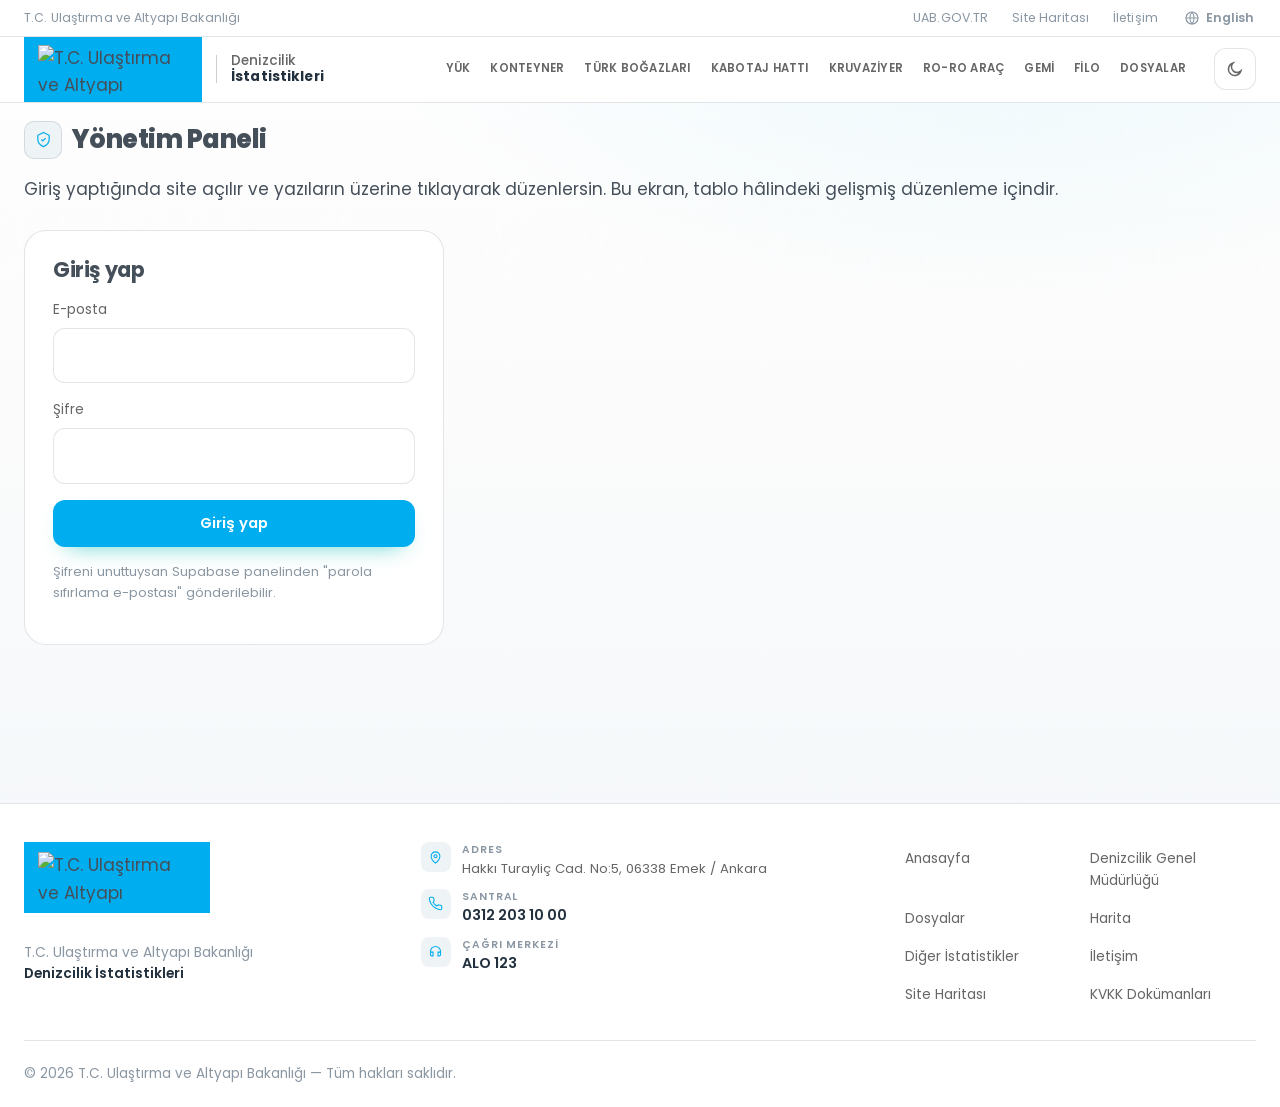
==== admin.html @ 7e733515 "perf(kategori): veri gelmeden pano cizilmesin; fact_* sayfalama paralellestirildi Kategori sayfalari" ====
<!DOCTYPE html>
<html lang="tr">
<head>
<meta charset="UTF-8">
<meta name="viewport" content="width=device-width, initial-scale=1.0">
<meta name="robots" content="noindex, nofollow">
<title>Yönetim Paneli — Denizcilik İstatistikleri</title>
<link rel="preconnect" href="https://fonts.googleapis.com">
<link rel="preconnect" href="https://fonts.gstatic.com" crossorigin>
<link href="https://fonts.googleapis.com/css2?family=Poppins:wght@300;400;500;600;700;800&display=swap" rel="stylesheet">
<link rel="icon" href="favicon.ico" sizes="any">
<link rel="stylesheet" href="assets/css/style.css?v=4">
<link rel="stylesheet" href="assets/css/admin.css?v=4">
<script src="https://cdn.jsdelivr.net/npm/@supabase/supabase-js@2/dist/umd/supabase.js"></script>
</head>
<body>
<div id="site-header"></div>
<main>
  <section class="page-hero"><div class="wrap">
    <div class="page-title">
      <span class="page-icon" style="color:var(--sea-500)">
        <svg viewBox="0 0 24 24" fill="none" stroke="currentColor" stroke-width="1.7"><path d="M12 2l8 4v6c0 5-3.5 8-8 10-4.5-2-8-5-8-10V6l8-4z"/><path d="M9 12l2 2 4-4"/></svg>
      </span>
      <h1>Yönetim Paneli</h1>
    </div>
    <p class="intro">Giriş yaptığında site açılır ve yazıların üzerine tıklayarak düzenlersin. Bu ekran, tablo hâlindeki gelişmiş düzenleme içindir.</p>
  </div></section>

  <section class="section" style="padding-top:0"><div class="wrap">

    <!-- Giriş formu -->
    <div id="loginBox" class="admin-card" style="max-width:420px">
      <h2 style="font-size:1.3rem;margin-bottom:18px">Giriş yap</h2>
      <div class="field"><label>E-posta</label><input type="email" id="loginEmail" autocomplete="username"></div>
      <div class="field"><label>Şifre</label><input type="password" id="loginPass" autocomplete="current-password"></div>
      <button class="btn btn-primary" id="loginBtn" type="button" style="width:100%;justify-content:center">Giriş yap</button>
      <p id="loginMsg" class="admin-msg"></p>
      <p class="admin-hint" style="margin-top:14px">Şifreni unuttuysan Supabase panelinden "parola sıfırlama e-postası" gönderilebilir.</p>
    </div>

    <!-- Panel (girişten sonra görünür) -->
    <div id="adminBox" hidden>
      <a class="admin-back" href="./?edit=1">
        <svg viewBox="0 0 24 24" width="15" height="15" fill="none" stroke="currentColor" stroke-width="2"><path d="M19 12H5M11 18l-6-6 6-6"/></svg>
        Site üzerinde düzenlemeye dön
      </a>
      <div class="admin-topbar">
        <span id="whoAmI"></span>
        <button class="btn btn-ghost" id="logoutBtn" type="button">Çıkış yap</button>
      </div>

      <div class="admin-tabs">
        <button type="button" class="on" data-tab="content">Site Metinleri</button>
        <button type="button" data-tab="metrics">Metrikler</button>
        <button type="button" data-tab="ports">Limanlar</button>
        <button type="button" data-tab="trends">Trendler</button>
        <button type="button" data-tab="detail">Detay Veri</button>
      </div>

      <div class="admin-panel" id="tab-content"></div>
      <div class="admin-panel" id="tab-metrics" hidden></div>
      <div class="admin-panel" id="tab-ports" hidden></div>
      <div class="admin-panel" id="tab-trends" hidden></div>
      <div class="admin-panel" id="tab-detail" hidden></div>
    </div>

  </div></section>
</main>
<div id="site-footer"></div>
<script src="assets/js/i18n.js?v=4"></script>
<script src="assets/js/logos-data.js?v=4"></script>
<script src="assets/js/layout.js?v=4"></script>
<script src="assets/js/admin.js?v=4"></script>
</body>
</html>
---- assets/css/style.css ----
/* ============================================================
   Türkiye Denizcilik Verileri — Tasarım Sistemi
   Deep navy · deniz mavisi · turkuaz accent · büyük tipografi
   ============================================================ */

:root {
  /* ---- Deniz paleti — açık tema (varsayılan) ----
     Köpük zemin · turkuaz imza #00B8AE · derin lacivert metin  */
  --navy-950: #fafafa;   /* sayfa zemini — açık deniz köpüğü */
  --navy-900: #ffffff;   /* header / kart zemini */
  --navy-850: #f1f4f6;   /* kategori şeridi */
  --navy-800: #e6ecf0;
  --navy-700: #d4dee5;
  --sea-600: #0090c9;
  --sea-500: #00adef;    /* imza deniz mavisi */
  --sea-400: #33bef3;
  --sky-300: #7ed4f7;
  --sky-200: #b8e6fb;
  --cyan-400: #00adef;
  --teal-400: #0090c9;
  --foam: #eef7fd;
  --white: #22303d;      /* en güçlü metin */
  --off: #f4f8f9;
  --ink: #333333;

  /* Accent kategorileri */
  --c-yuk: #00adef;
  --c-konteyner: #e0762f;
  --c-gemi: #2f6fc4;
  --c-kruvaziyer: #d1497f;
  --c-roro: #2f9d62;
  --c-kabotaj: #0090c9;
  --c-bogaz: #7059ce;
  --c-filo: #12b5b0;

  /* Metin & yüzey */
  --bg: var(--navy-950);
  --bg-alt: var(--navy-900);
  --surface: #ffffff;
  --surface-2: #eef3f6;
  --border: rgba(27, 35, 62, 0.12);
  --border-strong: rgba(27, 35, 62, 0.22);
  --text: #454f5a;
  --text-soft: #666666;
  --text-dim: #8a97a3;
  --accent: var(--sea-500);
  --land: #dbe7ee;       /* haritada kara */
  --land-stroke: #8ab0c4;
  --page-grad-1: #ffffff;
  --page-grad-2: #fafafa;
  --page-grad-3: #f3f7fa;
  --atmo: rgba(0, 173, 239, 0.10);
  --grid-line: rgba(27, 35, 62, 0.05);

  /* Tipografi — resmi sitedeki gibi Poppins */
  --font-display: "Poppins", "Segoe UI", system-ui, sans-serif;
  --font-body: "Poppins", "Segoe UI", system-ui, sans-serif;

  /* Ölçü & efekt */
  --wrap: 1320px;
  --radius: 16px;
  --radius-lg: 22px;
  --shadow: 0 18px 44px -22px rgba(27, 35, 62, 0.28);
  --shadow-soft: 0 2px 10px -2px rgba(27, 35, 62, 0.08);
  --ease: cubic-bezier(0.22, 1, 0.36, 1);
  --dur: 0.55s;
}

/* ---- Dark tema: derin deniz ---- */
:root[data-theme="dark"] {
  --navy-950: #061725;
  --navy-900: #0b2233;   /* header / kart */
  --navy-850: #0e2b3f;   /* kategori şeridi */
  --navy-800: #133449;
  --navy-700: #1b4258;
  --sea-600: #1ba7e8;
  --sea-500: #38bdf8;
  --sea-400: #6fd0fb;
  --sky-300: #9adcfc;
  --sky-200: #c4e9fd;
  --cyan-400: #38bdf8;
  --teal-400: #6fd0fb;
  --white: #eaf5fa;      /* en güçlü metin */
  --ink: #eaf5fa;

  --c-yuk: #38bdf8;
  --c-konteyner: #f0954a;
  --c-gemi: #6a9ff0;
  --c-kruvaziyer: #f272a8;
  --c-roro: #52c98a;
  --c-kabotaj: #1ba7e8;
  --c-bogaz: #a08cf0;
  --c-filo: #34d3cc;

  --bg: var(--navy-950);
  --bg-alt: var(--navy-900);
  --surface: #0d2537;
  --surface-2: #143348;
  --border: rgba(180, 220, 240, 0.14);
  --border-strong: rgba(180, 220, 240, 0.26);
  --text: #c2d8e5;
  --text-soft: #9ab6c8;
  --text-dim: #7794a7;
  --accent: var(--sea-500);
  --land: #14384f;
  --land-stroke: #3d7590;
  --page-grad-1: #0a2032;
  --page-grad-2: #061725;
  --page-grad-3: #04121d;
  --atmo: rgba(56, 189, 248, 0.12);
  --grid-line: rgba(180, 220, 240, 0.05);
  --shadow: 0 18px 44px -22px rgba(0, 0, 0, 0.7);
  --shadow-soft: 0 2px 10px -2px rgba(0, 0, 0, 0.4);
  color-scheme: dark;
}

/* ---------- Reset ---------- */
*, *::before, *::after { box-sizing: border-box; }
html { scroll-behavior: smooth; -webkit-text-size-adjust: 100%; scroll-padding-top: 168px; }
body {
  transition: background-color .25s ease, color .25s ease;
  margin: 0;
  font-family: var(--font-body);
  background: var(--bg);
  color: var(--text);
  line-height: 1.6;
  font-size: 17px;
  overflow-x: hidden;
  -webkit-font-smoothing: antialiased;
}
h1, h2, h3, h4 { font-family: var(--font-display); font-weight: 700; line-height: 1.08; letter-spacing: -0.02em; margin: 0; }
a { color: inherit; text-decoration: none; }
img, svg { display: block; max-width: 100%; }

/* Satır içi ikon SVG'leri için güvenlik: boyutu verilmemiş ikonlar sayfayı kaplamasın.
   (Grafik/harita SVG'leri .chart-holder / .map / .bigmap içinde muaf tutulur.) */
svg:not([width]):not([height]) { width: 1em; height: 1em; }
.chart-holder svg:not([width]), .kpi-spark svg:not([width]),
svg.map:not([width]), svg.bigmap:not([width]),
.hero-ship svg:not([width]), .brand-logo svg { width: 100%; height: auto; }
button { font: inherit; cursor: pointer; }
ul { margin: 0; padding: 0; list-style: none; }

/* Arka plan atmosferi */
body::before {
  content: "";
  position: fixed; inset: 0; z-index: -2;
  background:
    radial-gradient(1100px 620px at 78% -8%, var(--atmo), transparent 62%),
    linear-gradient(180deg, var(--page-grad-1), var(--page-grad-2) 45%, var(--page-grad-3));
}
/* Arka plan dokusu — buruşuk kağıt/buz (grid yerine) */
body::after {
  content: "";
  position: fixed; inset: 0; z-index: -1; pointer-events: none;
  background-image: url("data:image/svg+xml,%3Csvg%20xmlns%3D%22http%3A%2F%2Fwww.w3.org%2F2000%2Fsvg%22%20width%3D%22900%22%20height%3D%22900%22%3E%3Cfilter%20id%3D%22p%22%20x%3D%220%22%20y%3D%220%22%20width%3D%22100%25%22%20height%3D%22100%25%22%3E%3CfeTurbulence%20type%3D%22fractalNoise%22%20baseFrequency%3D%220.020%200.008%22%20numOctaves%3D%225%22%20seed%3D%227%22%20stitchTiles%3D%22stitch%22%20result%3D%22n%22%2F%3E%3CfeDiffuseLighting%20in%3D%22n%22%20lighting-color%3D%22%23dfeef4%22%20surfaceScale%3D%222.4%22%20diffuseConstant%3D%221.15%22%20result%3D%22d%22%3E%3CfeDistantLight%20azimuth%3D%22235%22%20elevation%3D%2258%22%2F%3E%3C%2FfeDiffuseLighting%3E%3CfeColorMatrix%20in%3D%22d%22%20type%3D%22matrix%22%20values%3D%221%200%200%200%200%20%201%200%200%200%200%20%201%200%200%200%200%20%200%200%200%200.9%200%22%2F%3E%3C%2Ffilter%3E%3Crect%20width%3D%22900%22%20height%3D%22900%22%20filter%3D%22url%28%23p%29%22%2F%3E%3C%2Fsvg%3E");
  background-size: cover; background-position: center;
  opacity: 0.5; mix-blend-mode: soft-light;
  mask-image: linear-gradient(180deg, #000, #000 70%, transparent);
  -webkit-mask-image: linear-gradient(180deg, #000, #000 70%, transparent);
}
:root[data-theme="dark"] body::after { opacity: 0.32; mix-blend-mode: screen; }
@media (max-width: 820px) {
  body::after { background-image: url("data:image/svg+xml,%3Csvg%20xmlns%3D%22http%3A%2F%2Fwww.w3.org%2F2000%2Fsvg%22%20width%3D%22900%22%20height%3D%22900%22%3E%3Cfilter%20id%3D%22p%22%20x%3D%220%22%20y%3D%220%22%20width%3D%22100%25%22%20height%3D%22100%25%22%3E%3CfeTurbulence%20type%3D%22fractalNoise%22%20baseFrequency%3D%220.008%200.020%22%20numOctaves%3D%225%22%20seed%3D%225%22%20stitchTiles%3D%22stitch%22%20result%3D%22n%22%2F%3E%3CfeDiffuseLighting%20in%3D%22n%22%20lighting-color%3D%22%23dfeef4%22%20surfaceScale%3D%222.4%22%20diffuseConstant%3D%221.15%22%20result%3D%22d%22%3E%3CfeDistantLight%20azimuth%3D%22235%22%20elevation%3D%2258%22%2F%3E%3C%2FfeDiffuseLighting%3E%3CfeColorMatrix%20in%3D%22d%22%20type%3D%22matrix%22%20values%3D%221%200%200%200%200%20%201%200%200%200%200%20%201%200%200%200%200%20%200%200%200%200.9%200%22%2F%3E%3C%2Ffilter%3E%3Crect%20width%3D%22900%22%20height%3D%22900%22%20filter%3D%22url%28%23p%29%22%2F%3E%3C%2Fsvg%3E"); }
}

.wrap { width: min(100% - 48px, var(--wrap)); margin-inline: auto; }
.eyebrow {
  font-family: var(--font-body); font-weight: 600; font-size: 0.78rem;
  letter-spacing: 0.18em; text-transform: uppercase; color: var(--accent);
  display: inline-flex; align-items: center; gap: 10px;
}
.eyebrow::before { content: ""; width: 26px; height: 1px; background: var(--accent); opacity: 0.7; }

/* ============================================================
   Header / Navigation
   ============================================================ */
.topbar {
  font-size: 0.78rem; color: var(--text-dim);
  border-bottom: 1px solid var(--border);
  background: var(--bg-alt);
  letter-spacing: 0.01em;
}
.topbar .wrap { display: flex; align-items: center; justify-content: space-between; height: 36px; }
.topbar a { color: var(--text-dim); transition: color 0.2s; }
.topbar a:hover { color: var(--accent); }
.topbar .links { display: flex; gap: 24px; }

.site-header {
  position: sticky; top: 0; z-index: 60;
  background: var(--navy-900);
  border-bottom: 1px solid var(--border);
}
.nav { display: flex; align-items: stretch; justify-content: space-between; min-height: 62px; gap: 18px; }

/* Resmi UAB logosu — beyaz logo, resmi sitedeki gibi turkuaz blok içinde */
.brand { display: flex; align-items: center; gap: 14px; flex: none; }
.brand-mark {
  display: flex; align-items: center; justify-content: center;
  background: var(--sea-500); padding: 8px 14px; flex: none;
  align-self: stretch;
}
.brand-logo { width: 142px; height: auto; flex: none; }
.brand-divider { width: 1px; height: 28px; background: var(--border-strong); flex: none; }
.brand-sub {
  font-family: var(--font-display); font-size: 0.85rem; line-height: 1.2;
  color: var(--text-soft); font-weight: 500; letter-spacing: 0.01em;
}
.brand-sub b { color: var(--white); font-weight: 700; }

/* Kategori menüsü — logo/başlığın yanında tek satır */
.primary-nav { display: flex; align-items: stretch; flex: 1; justify-content: flex-end; min-width: 0; }
.mainmenu { display: flex; align-items: stretch; gap: 0; flex-wrap: nowrap; }
.mainmenu > li { position: relative; flex: none; display: flex; }
.mainmenu > li > a {
  display: flex; align-items: center; padding: 0 13px;
  font-size: 0.78rem; font-weight: 600; letter-spacing: 0.04em; text-transform: uppercase;
  color: var(--text-soft); white-space: nowrap;
  border-bottom: 3px solid transparent; transition: color 0.2s, border-color 0.2s, background 0.2s;
}
.mainmenu > li > a:hover { color: var(--white); background: var(--surface-2); }
.mainmenu > li.active > a { color: var(--white); border-bottom-color: var(--accent); }

@media (max-width: 1440px) {
  .mainmenu > li > a { padding: 0 10px; font-size: 0.72rem; letter-spacing: 0.02em; }
  .brand-logo { width: 150px; }
}

.nav-actions { display: flex; align-items: center; gap: 10px; }
.btn {
  display: inline-flex; align-items: center; gap: 9px;
  padding: 11px 20px; border-radius: 12px; font-weight: 600; font-size: 0.92rem;
  border: 1px solid transparent; transition: transform 0.2s var(--ease), box-shadow 0.3s, background 0.25s;
}
.btn svg { width: 17px; height: 17px; }
.btn-primary { background: var(--sea-500); color: #fff; box-shadow: 0 10px 24px -14px rgba(0,184,174,0.85); }
.btn-primary:hover { transform: translateY(-2px); background: var(--sea-400); }
.btn-ghost { background: var(--surface); border-color: var(--border-strong); color: var(--text); }
.btn-ghost:hover { background: var(--surface-2); transform: translateY(-2px); }
.icon-btn { width: 42px; height: 42px; border-radius: 12px; display: grid; place-items: center; background: var(--surface); border: 1px solid var(--border); color: var(--text-soft); transition: 0.2s; }
.icon-btn:hover { color: var(--white); background: var(--surface-2); }
.menu-toggle { display: none; }

/* ============================================================
   Dashboard (anasayfa)
   ============================================================ */
.dash { padding: 30px 0 50px; }
.dash-head { display: flex; align-items: flex-end; justify-content: space-between; gap: 24px; margin-bottom: 22px; }
.dash-head h1 { font-size: clamp(1.6rem, 2.6vw, 2.2rem); font-weight: 800; margin-top: 8px; }
.dash-lead { margin-top: 8px; font-size: 0.95rem; color: var(--text-soft); max-width: 62ch; }
.dash-meta { text-align: right; flex: none; }
.dash-year {
  font-family: var(--font-display); font-weight: 800; font-size: 2.6rem; line-height: 1;
  color: var(--sea-500); letter-spacing: -0.02em;
}
.dash-year-cap { font-size: 0.8rem; font-weight: 600; color: var(--text-dim); margin-top: 2px; }

.kpi-grid { display: grid; grid-template-columns: repeat(4, 1fr); gap: 14px; }
.kpi-card {
  display: flex; flex-direction: column; position: relative; overflow: hidden;
  padding: 16px 18px; border-radius: var(--radius);
  background: var(--surface); border: 1px solid var(--border);
  box-shadow: var(--shadow-soft);
  transition: transform 0.35s var(--ease), box-shadow 0.35s, border-color 0.3s;
}
.kpi-card::before {
  content: ""; position: absolute; left: 0; top: 0; width: 100%; height: 3px;
  background: var(--kc, var(--accent));
}
.kpi-card:hover { transform: translateY(-4px); box-shadow: var(--shadow); border-color: color-mix(in srgb, var(--kc) 45%, var(--border)); }
.kpi-top { display: flex; align-items: center; gap: 9px; }
.kpi-ic {
  width: 32px; height: 32px; border-radius: 9px; flex: none; display: grid; place-items: center;
  color: var(--kc, var(--accent));
  background: color-mix(in srgb, var(--kc) 12%, transparent);
}
.kpi-ic svg { width: 17px; height: 17px; }
.kpi-label { font-size: 0.85rem; font-weight: 700; color: var(--text-soft); line-height: 1.2; }
.kpi-delta {
  margin-left: auto; display: inline-flex; align-items: center; gap: 4px;
  padding: 3px 7px; border-radius: 999px; font-size: 0.74rem; font-weight: 800; flex: none;
}
.kpi-delta svg { width: 11px; height: 11px; }
.kpi-delta.up { color: #0e7a5f; background: rgba(47,157,98,0.13); }
.kpi-delta.down { color: #b83f5e; background: rgba(209,73,127,0.12); }
.kpi-year { margin-left: auto; font-size: 0.74rem; font-weight: 700; color: var(--text-dim); background: var(--surface-2); padding: 3px 7px; border-radius: 999px; flex: none; }
.kpi-num {
  margin-top: 10px; font-family: var(--font-display); font-weight: 800;
  font-size: clamp(1.8rem, 2.4vw, 2.4rem); letter-spacing: -0.03em; color: var(--white);
  display: flex; align-items: baseline; gap: 0.3em; flex-wrap: wrap; line-height: 1.1;
}
.kpi-unit { font-size: 0.85rem; font-weight: 700; color: var(--text-soft); letter-spacing: 0; }
.kpi-compare { margin-top: 3px; font-size: 0.76rem; color: var(--text-dim); }
.kpi-spark { margin: 8px 0 2px; min-height: 18px; }
.kpi-sub { font-size: 0.84rem; font-weight: 600; color: var(--text-soft); line-height: 1.35; flex: 1; }
.kpi-go {
  margin-top: 16px; display: inline-flex; align-items: center; gap: 6px;
  font-size: 0.84rem; font-weight: 600; color: var(--kc, var(--accent));
}
.kpi-go svg { width: 14px; height: 14px; transition: transform 0.25s; }
.kpi-card:hover .kpi-go svg { transform: translateX(4px); }

.dash-foot {
  margin-top: 30px; display: flex; align-items: flex-start; gap: 10px;
  font-size: 0.88rem; color: var(--text-dim); max-width: 90ch;
}
.dash-foot svg { flex: none; margin-top: 2px; }

@media (max-width: 1180px) { .kpi-grid { grid-template-columns: repeat(2, 1fr); } }
@media (max-width: 620px) { .kpi-grid { grid-template-columns: 1fr; } .dash-head { flex-direction: column; align-items: flex-start; } .dash-meta { text-align: left; } }

/* ============================================================
   Hero
   ============================================================ */
.hero { position: relative; padding: 76px 0 30px; }
.hero .wrap { display: grid; grid-template-columns: 1.02fr 1.18fr; gap: 48px; align-items: center; }
.hero h1 { font-size: clamp(2.5rem, 4.2vw, 4.05rem); }
.hero h1 .grad { color: var(--white); position: relative; white-space: nowrap; }
.hero h1 .grad::after {
  content: ""; position: absolute; left: 0; right: 0; bottom: 0.06em; height: 0.10em;
  background: var(--accent); opacity: 0.85; border-radius: 2px;
}
.hero .lead { margin-top: 22px; font-size: 1.2rem; color: var(--text-soft); max-width: 40ch; }
.hero .questions { margin-top: 26px; display: flex; flex-direction: column; gap: 12px; }
.hero .questions li { display: flex; align-items: center; gap: 13px; color: var(--text-soft); font-size: 1.02rem; }
.hero .questions li svg { width: 20px; height: 20px; color: var(--accent); flex: none; }
.hero .cta { margin-top: 34px; display: flex; gap: 14px; flex-wrap: wrap; }
.hero .source-note { margin-top: 26px; font-size: 0.82rem; color: var(--text-dim); display:flex; align-items:center; gap:8px; }
.hero .source-note svg { width: 15px; height: 15px; }

/* Hero görsel: perspektifli 3D konteyner gemisi */
.hero-ship {
  position: relative; width: 100%; max-width: 680px; margin-inline: auto;
}
.hero-ship img { width: 100%; height: auto; }
.hero-ship .deck {
  animation: shipBob 7.5s ease-in-out infinite;
  filter: drop-shadow(0 40px 42px rgba(0, 0, 0, 0.55));
  transform-origin: 50% 60%;
}
@keyframes shipBob {
  0%, 100% { transform: translateY(0) rotate(0deg); }
  50%      { transform: translateY(-13px) rotate(-0.7deg); }
}
.hero-ship svg { width: 100%; height: auto; overflow: visible; }
/* Deniz zemini + yayılan dalga halkaları */
.hero-ship .sea {
  position: absolute; inset: 6% -6% -4% -6%; z-index: -1; border-radius: 50%;
  background:
    radial-gradient(60% 46% at 50% 52%, rgba(0,184,174,0.20), transparent 70%),
    radial-gradient(38% 30% at 46% 56%, rgba(48,213,200,0.16), transparent 72%);
  filter: blur(14px);
}
.hero-ship .ripple {
  position: absolute; left: 50%; top: 55%; width: 46%; aspect-ratio: 2.6 / 1;
  transform: translate(-50%, -50%) rotate(-31deg);
  border: 1px solid rgba(0, 184, 174, 0.30); border-radius: 50%;
  animation: rippleOut 5s ease-out infinite; z-index: -1;
}
.hero-ship .ripple.r2 { animation-delay: 1.7s; }
.hero-ship .ripple.r3 { animation-delay: 3.4s; }
@keyframes rippleOut {
  0%   { transform: translate(-50%, -50%) rotate(-31deg) scale(0.55); opacity: 0.75; }
  100% { transform: translate(-50%, -50%) rotate(-31deg) scale(1.7); opacity: 0; }
}
/* Hero rozet: gemi sahnesinin üzerinde veri etiketi */
.hero-ship .tagline {
  position: absolute; right: 2%; bottom: 2%;
  display: flex; align-items: center; gap: 10px;
  padding: 10px 15px; border-radius: 12px;
  background: var(--bg-alt); border: 1px solid var(--border-strong); box-shadow: var(--shadow-soft);
  backdrop-filter: blur(8px); font-size: 0.82rem; color: var(--text-soft);
}
.hero-ship .tagline b { color: var(--white); font-family: var(--font-display); }
.hero-ship .tagline .dot { width: 8px; height: 8px; border-radius: 50%; background: var(--teal-400); box-shadow: 0 0 0 4px rgba(45,212,191,0.16); }

/* ============================================================
   Bölüm başlıkları
   ============================================================ */
.section { padding: 96px 0; position: relative; }
.section-head { max-width: 760px; margin-bottom: 46px; }
.section-head h2 { font-size: clamp(2rem, 3.4vw, 3rem); margin-top: 16px; }
.section-head p { margin-top: 16px; font-size: 1.12rem; color: var(--text-soft); }

/* "Bu veri ne anlatıyor?" açıklama satırı */
.insight {
  display: flex; gap: 12px; align-items: flex-start;
  padding: 14px 18px; border-radius: 14px; margin-top: 18px;
  background: linear-gradient(100deg, rgba(0,184,174,0.09), rgba(48,213,200,0.05));
  border: 1px solid var(--border); border-left: 3px solid var(--accent);
  font-size: 0.96rem; color: var(--text-soft);
}
.insight svg { width: 20px; height: 20px; color: var(--accent); flex: none; margin-top: 2px; }
.insight b { color: var(--white); font-weight: 600; }

/* ============================================================
   Özet (canlı değişim) kartları
   ============================================================ */
.summary-grid { display: grid; grid-template-columns: repeat(4, 1fr); gap: 18px; }
.stat-card {
  position: relative; padding: 26px 24px 24px; border-radius: var(--radius-lg);
  background: var(--surface); border: 1px solid var(--border); overflow: hidden;
  transition: transform 0.4s var(--ease), border-color 0.3s, background 0.3s;
}
.stat-card:hover { transform: translateY(-6px); border-color: var(--sea-400); box-shadow: var(--shadow); }
.stat-card::after {
  content: ""; position: absolute; left: 0; top: 0; height: 3px; width: 100%;
  background: linear-gradient(90deg, var(--accent), transparent);
  opacity: 0.8;
}
.stat-card .lbl { display: flex; align-items: center; gap: 10px; color: var(--text-soft); font-size: 0.94rem; font-weight: 500; }
.stat-card .lbl .ic { width: 34px; height: 34px; border-radius: 10px; display: grid; place-items: center; background: var(--surface-2); }
.stat-card .lbl .ic svg { width: 18px; height: 18px; }
.stat-card .num { font-family: var(--font-display); font-weight: 800; font-size: 2.7rem; margin: 18px 0 4px; letter-spacing: -0.03em; }
.stat-card .unit { font-size: 1rem; color: var(--text-soft); font-weight: 500; margin-left: 0.34em; letter-spacing: 0; white-space: nowrap; }
.stat-card .sub { margin-top: 10px; font-size: 0.9rem; color: var(--text-dim); }
.stat-card .delta { position: absolute; top: 24px; right: 22px; display: inline-flex; align-items: center; gap: 5px; padding: 5px 10px; border-radius: 999px; font-size: 0.82rem; font-weight: 700; }
.delta.up { color: #0e7a5f; background: rgba(47,157,98,0.14); }
.delta.down { color: #b83f5e; background: rgba(209,73,127,0.13); }
.delta svg { width: 13px; height: 13px; }

/* Büyük headline istatistik satırı (hero altı) */
.bigstats { display: grid; grid-template-columns: repeat(5, 1fr); gap: 0; border: 1px solid var(--border); border-radius: var(--radius-lg); overflow: hidden; background: var(--surface); }
.bigstats .cell { padding: 30px 26px; border-right: 1px solid var(--border); position: relative; }
.bigstats .cell:last-child { border-right: none; }
.bigstats .num { font-family: var(--font-display); font-weight: 800; font-size: 2.5rem; letter-spacing: -0.03em; color: var(--white); }
.bigstats .num .u { font-size: 1.05rem; color: var(--accent); margin-left: 0.4em; font-weight: 600; }
.bigstats .cap { margin-top: 8px; font-size: 0.9rem; color: var(--text-soft); }

/* ============================================================
   Gemi yolculuğu (scroll storytelling)
   ============================================================ */
.voyage { position: relative; }
.voyage .layout { display: grid; grid-template-columns: 0.92fr 1.28fr; gap: 54px; align-items: start; }
.voyage .story { display: flex; flex-direction: column; gap: 0; }
.voyage-step {
  min-height: 78vh; display: flex; flex-direction: column; justify-content: center;
  padding: 40px 0; opacity: 0.35; transition: opacity 0.5s var(--ease);
}
.voyage-step.active { opacity: 1; }
.voyage-step .region { font-family: var(--font-display); font-size: 0.85rem; letter-spacing: 0.2em; text-transform: uppercase; color: var(--accent); }
.voyage-step h3 { font-size: clamp(2rem, 3vw, 2.9rem); margin: 12px 0 18px; }
.voyage-step .desc { color: var(--text-soft); font-size: 1.08rem; max-width: 44ch; }
.voyage-step .metrics { margin-top: 26px; display: flex; gap: 30px; flex-wrap: wrap; }
.voyage-step .metric .v { font-family: var(--font-display); font-weight: 800; font-size: 2.1rem; color: var(--white); }
.voyage-step .metric .v .u { font-size: 0.95rem; color: var(--accent); }
.voyage-step .metric .k { font-size: 0.86rem; color: var(--text-dim); margin-top: 3px; }

/* Sabitlenen harita + gemi */
.voyage .stage {
  position: sticky; top: 176px;
  aspect-ratio: 1000 / 470; height: auto;
  border-radius: var(--radius-lg); overflow: hidden; padding: 10px;
  background: linear-gradient(165deg, var(--bg-alt), var(--surface-2));
  border: 1px solid var(--border);
}
.voyage .stage svg.map { width: 100%; height: 100%; }
.map .land, .bigmap .land { fill: var(--land); stroke: var(--land-stroke); stroke-width: 1.2; stroke-linejoin: round; filter: drop-shadow(0 4px 10px rgba(27,35,62,0.10)); }
.map .grat, .bigmap .grat { stroke: rgba(27,35,62,0.06); stroke-width: 1; }
.map .port-dot, .bigmap .port-dot { fill: var(--sea-600); stroke: #fff; stroke-width: 1; transition: r 0.3s, fill 0.3s; cursor: pointer; }
.map .port-dot.hot { fill: var(--accent); }
.map .port-label, .bigmap .port-label { fill: var(--white); font-family: var(--font-body); font-size: 13px; font-weight: 600; pointer-events: none; paint-order: stroke; stroke: var(--bg); stroke-width: 3px; }
.map .route, .bigmap .route { fill: none; stroke: rgba(0,145,138,0.55); stroke-width: 2.2; stroke-dasharray: 5 7; }
.ship { transition: transform 1.2s var(--ease); }
.ship-rot { transition: transform 1.2s var(--ease); }
.ship .wake {
  fill: none; stroke: #00918a; stroke-width: 2.4; stroke-linecap: round;
  opacity: 0.7; stroke-dasharray: 5 7;
  animation: wakeFlow 1.6s linear infinite;
}
@keyframes wakeFlow { to { stroke-dashoffset: -24; } }
.ship-glyph { filter: drop-shadow(0 6px 12px rgba(0,0,0,0.55)); }

/* ============================================================
   İnteraktif Türkiye haritası bölümü (tam genişlik)
   ============================================================ */
.mapviz { }
.mapviz .frame {
  position: relative; border-radius: var(--radius-lg); border: 1px solid var(--border);
  background: linear-gradient(165deg, var(--bg-alt), var(--surface-2));
  padding: 20px; overflow: hidden;
}
.mapviz .controls { position: absolute; top: 22px; left: 22px; z-index: 4; display: flex; gap: 8px; background: var(--bg-alt); padding: 6px; box-shadow: var(--shadow-soft); border-radius: 12px; border: 1px solid var(--border); backdrop-filter: blur(8px); }
.mapviz .controls button { padding: 8px 14px; border-radius: 8px; border: none; background: transparent; color: var(--text-soft); font-weight: 600; font-size: 0.86rem; transition: 0.2s; }
.mapviz .controls button.on { background: var(--accent); color: #ffffff; }
.mapviz svg.bigmap { width: 100%; height: auto; }
.bubble { stroke: var(--accent); stroke-width: 1.4; transition: fill 0.3s; cursor: pointer; }
.bubble:hover { fill: rgba(34,211,238,0.55); }
.map-tooltip {
  position: absolute; pointer-events: none; z-index: 10; opacity: 0; transform: translate(-50%, -114%);
  background: var(--bg-alt); border: 1px solid var(--border-strong); border-radius: 14px;
  padding: 14px 16px; min-width: 190px; box-shadow: var(--shadow); transition: opacity 0.18s;
}
.map-tooltip.show { opacity: 1; }
.map-tooltip h4 { font-size: 1.05rem; margin-bottom: 8px; display: flex; align-items: center; gap: 8px; }
.map-tooltip .row { display: flex; justify-content: space-between; gap: 20px; font-size: 0.88rem; padding: 3px 0; }
.map-tooltip .row span { color: var(--text-dim); }
.map-tooltip .row b { color: var(--white); font-family: var(--font-display); }

/* ============================================================
   Timeline (yıllara göre değişim)
   ============================================================ */
.timeline-wrap { }
.timeline-track { display: flex; align-items: center; gap: 0; margin: 40px 0 30px; position: relative; }
.timeline-track::before { content: ""; position: absolute; left: 0; right: 0; top: 50%; height: 2px; background: var(--border); }
.tl-year {
  position: relative; z-index: 2; flex: 1; text-align: center;
}
.tl-year button {
  font-family: var(--font-display); font-weight: 700; font-size: 1.1rem; color: var(--text-dim);
  background: var(--bg-alt); border: 2px solid var(--border); border-radius: 999px; padding: 12px 4px; width: 92px; transition: 0.3s var(--ease);
}
.tl-year.on button { color: #ffffff; background: var(--accent); border-color: var(--accent); transform: scale(1.08); box-shadow: 0 0 0 6px rgba(0,184,174,0.18); }
.timeline-panels { display: grid; grid-template-columns: 1.1fr 1fr; gap: 40px; align-items: center; margin-top: 20px; }
.tl-metrics { display: grid; grid-template-columns: 1fr 1fr; gap: 16px; }
.tl-metric { padding: 22px; border-radius: var(--radius); background: var(--surface); border: 1px solid var(--border); }
.tl-metric .k { font-size: 0.86rem; color: var(--text-soft); display: flex; align-items: center; gap: 8px; }
.tl-metric .k i { width: 10px; height: 10px; border-radius: 3px; display: inline-block; }
.tl-metric .v { font-family: var(--font-display); font-weight: 800; font-size: 2rem; margin-top: 8px; letter-spacing: -0.02em; }
.tl-metric .v .u { font-size: 0.9rem; color: var(--text-soft); }

/* ============================================================
   Grafik kartları
   ============================================================ */
.chart-grid { display: grid; grid-template-columns: repeat(2, 1fr); gap: 22px; }
.chart-card { padding: 26px; border-radius: var(--radius-lg); background: var(--surface); border: 1px solid var(--border); }
.chart-card.wide { grid-column: 1 / -1; }
.chart-card h3 { font-size: 1.25rem; font-weight: 700; display: flex; align-items: center; justify-content: space-between; gap: 12px; }
.chart-card .csub { color: var(--text-dim); font-size: 0.95rem; margin-top: 6px; }
.chart-holder { margin-top: 20px; width: 100%; }
.chart-holder svg { width: 100%; height: auto; overflow: visible; }
.axis-label { fill: var(--text-soft); font-size: 14px; font-weight: 500; font-family: var(--font-body); }
.grid-line { stroke: var(--border); stroke-width: 1; }
.bar-rect { transition: opacity 0.2s; }
.chart-tip { position: absolute; pointer-events: none; background: var(--bg-alt); border: 1px solid var(--border-strong); border-radius: 10px; box-shadow: var(--shadow); color: var(--text); padding: 8px 12px; font-size: 0.92rem; opacity: 0; transition: opacity 0.15s; z-index: 20; white-space: nowrap; }
.chart-tip b { font-family: var(--font-display); }
.legend { display: flex; gap: 18px; flex-wrap: wrap; margin-top: 16px; }
.legend span { display: inline-flex; align-items: center; gap: 7px; font-size: 0.95rem; color: var(--text-soft); }
.legend i { width: 12px; height: 12px; border-radius: 4px; }

/* ============================================================
   Terim (tooltip / sadeleştirme)
   ============================================================ */
.term {
  border-bottom: 1px dashed var(--accent); cursor: help; position: relative; color: inherit; font-weight: 600;
}
.term::after {
  content: attr(data-tip);
  position: absolute; bottom: 150%; left: 50%; transform: translateX(-50%) translateY(6px);
  width: max-content; max-width: 260px; padding: 10px 13px; border-radius: 11px;
  background: var(--bg-alt); border: 1px solid var(--border-strong); color: var(--text-soft);
  font-size: 0.82rem; font-weight: 400; line-height: 1.5; text-align: left;
  opacity: 0; visibility: hidden; transition: 0.2s var(--ease); box-shadow: var(--shadow); z-index: 40; pointer-events: none;
}
.term:hover::after { opacity: 1; visibility: visible; transform: translateX(-50%) translateY(0); }

/* ============================================================
   Kategori kartları (özellikler)
   ============================================================ */
.cat-grid { display: grid; grid-template-columns: repeat(4, 1fr); gap: 18px; }
.cat-card {
  padding: 26px; border-radius: var(--radius-lg); background: var(--surface); border: 1px solid var(--border);
  transition: transform 0.4s var(--ease), border-color 0.3s; position: relative; overflow: hidden;
}
.cat-card:hover { transform: translateY(-6px); border-color: var(--border-strong); }
.cat-card .ic { width: 48px; height: 48px; border-radius: 14px; display: grid; place-items: center; background: var(--surface-2); margin-bottom: 18px; }
.cat-card .ic svg { width: 24px; height: 24px; }
.cat-card h3 { font-size: 1.2rem; }
.cat-card p { color: var(--text-dim); font-size: 0.92rem; margin-top: 8px; }
.cat-card .val { margin-top: 16px; font-family: var(--font-display); font-weight: 700; font-size: 1.5rem; }
.cat-card .go { margin-top: 16px; display: inline-flex; align-items: center; gap: 7px; color: var(--accent); font-weight: 600; font-size: 0.9rem; }
.cat-card .go svg { width: 15px; height: 15px; transition: transform 0.25s; }
.cat-card:hover .go svg { transform: translateX(4px); }

/* ============================================================
   Sayfa başlığı (iç sayfalar)
   ============================================================ */
.page-hero { padding: 18px 0 10px; position: relative; }
.page-hero .breadcrumb { display: flex; gap: 6px; align-items: center; font-size: 0.8rem; font-weight: 600; color: var(--text-dim); margin-bottom: 6px; }
.page-hero .breadcrumb svg { width: 12px; height: 12px; flex: none; opacity: 0.7; }
.page-hero .breadcrumb a:hover { color: var(--sky-200); }
.page-title { display: flex; align-items: center; gap: 10px; }
.page-icon {
  width: 38px; height: 38px; flex: none; border-radius: 10px;
  display: grid; place-items: center;
  background: var(--surface-2); border: 1px solid var(--border);
}
.page-icon svg { width: 20px; height: 20px; }
.page-hero h1 { font-size: clamp(1.4rem, 2vw, 1.85rem); font-weight: 800; letter-spacing: -0.02em; }

/* Arşiv / dosya tablosu */
.data-table { width: 100%; border-collapse: collapse; overflow: hidden; border-radius: var(--radius); }
.data-table th, .data-table td { text-align: left; padding: 12px 14px; border-bottom: 1px solid var(--border); font-size: 0.88rem; }
.data-table th { color: var(--text-dim); font-weight: 700; font-size: 0.75rem; letter-spacing: 0.05em; text-transform: uppercase; background: var(--surface); }
.data-table tr:hover td { background: var(--surface); }
.data-table .yr { font-family: var(--font-display); font-weight: 700; color: var(--accent); }
.filepill { display: inline-flex; align-items: center; gap: 8px; color: var(--text-soft); }
.filepill svg { width: 16px; height: 16px; color: var(--sea-400); }

/* ============================================================
   Kategori sayfası: sol filtre + sağ dashboard + alt arşiv
   ============================================================ */
.cat-wrap { padding: 8px 0 45px; }
.cat-layout { display: grid; grid-template-columns: 230px 1fr; gap: 18px; align-items: start; }

/* Filtre paneli */
.cat-filters {
  position: sticky; top: 76px;
  padding: 14px; border-radius: var(--radius);
  background: var(--surface); border: 1px solid var(--border); box-shadow: var(--shadow-soft);
}
/* Çoklu-yıl açılır listeli (quad) sayfalar — istek üzerine sabit değil,
   sayfayla birlikte kayar. Tekli-yıl seçmeli diğer kategori sayfaları etkilenmez. */
body.cat-quad .cat-filters { position: static; top: auto; }
.filter-head { display: flex; align-items: center; gap: 8px; font-family: var(--font-display); font-weight: 800; font-size: 0.9rem; padding-bottom: 8px; margin-bottom: 10px; border-bottom: 1px solid var(--border); color: var(--white); }
.filter-head svg { width: 16px; height: 16px; color: var(--accent); }
.filter-group { margin-bottom: 12px; }
.filter-group > label { display: block; font-size: 0.7rem; font-weight: 800; letter-spacing: 0.06em; text-transform: uppercase; color: var(--text-dim); margin-bottom: 5px; }
.filter-years, .filter-regions { display: flex; flex-wrap: wrap; gap: 5px; }
.filter-years button, .filter-regions button {
  padding: 5px 8px; border-radius: 7px; font-size: 0.78rem; font-weight: 700;
  background: var(--surface-2); border: 1px solid var(--border); color: var(--text-soft); transition: 0.18s;
}
.filter-years button:hover, .filter-regions button:hover { color: var(--white); border-color: var(--border-strong); }
.filter-years button.on, .filter-regions button.on { background: var(--sea-500); border-color: var(--sea-500); color: #fff; }
.filter-note { font-size: 0.72rem; color: var(--text-dim); line-height: 1.35; padding: 6px 8px; background: var(--surface-2); border-radius: 7px; margin-bottom: 10px; }
.filter-src { width: 100%; justify-content: center; font-size: 0.78rem; padding: 7px 10px; }

/* Sağ dashboard */
.cat-dash { min-width: 0; }
.dash-stat { position: relative; overflow: hidden; padding: 14px 16px 12px; border-radius: var(--radius); background: var(--surface); border: 1px solid var(--border); box-shadow: var(--shadow-soft); margin-bottom: 16px; }
.dash-stat::before { content: ""; position: absolute; left: 0; top: 0; width: 4px; height: 100%; background: var(--kc, var(--accent)); }
.ds-top { display: flex; align-items: center; gap: 8px; }
.ds-ic { width: 28px; height: 28px; border-radius: 8px; display: grid; place-items: center; color: var(--kc); background: color-mix(in srgb, var(--kc) 12%, transparent); }
.ds-ic svg { width: 15px; height: 15px; }
.ds-label { font-weight: 700; font-size: 0.88rem; color: var(--text-soft); }
.ds-num { margin-top: 6px; font-family: var(--font-display); font-weight: 800; font-size: clamp(1.6rem, 2.2vw, 2.2rem); letter-spacing: -0.02em; color: var(--white); line-height: 1.1; }
.ds-unit { font-size: 0.82rem; font-weight: 700; color: var(--text-soft); }
.ds-sub { margin-top: 4px; font-size: 0.76rem; font-weight: 600; color: var(--text-dim); }

.dash-cards { display: grid; grid-template-columns: 1fr 1fr; gap: 14px; margin-top: 0; align-items: stretch; }
.dash-card { padding: 14px 16px; border-radius: var(--radius); background: var(--surface); border: 1px solid var(--border); box-shadow: var(--shadow-soft); display: flex; flex-direction: column; }
.dash-card.wide { grid-column: 1 / -1; }
.dash-card h3 { font-size: 0.98rem; font-weight: 800; }
.dash-card .csub { color: var(--text-dim); font-size: 0.78rem; font-weight: 600; margin-top: 2px; }
.dash-card .chart-holder { margin-top: 8px; flex: 1; display: flex; align-items: center; justify-content: center; min-height: 210px; max-height: 230px; }
.dash-card .chart-holder svg { max-height: 210px; width: 100%; }
.cat-dash .insight { margin-top: 16px; }

/* Alt arşiv */
.cat-archive { margin-top: 54px; }

@media (max-width: 980px) {
  .cat-layout { grid-template-columns: 1fr; }
  .cat-filters { position: static; }
  .dash-cards { grid-template-columns: 1fr; }
}

/* ============================================================
   Arşiv
   ============================================================ */
.archive-bar { display: flex; gap: 20px; align-items: flex-start; justify-content: space-between; flex-wrap: wrap; margin-bottom: 14px; }
.archive-tabs { display: flex; flex-wrap: wrap; gap: 8px; }
.archive-tabs button {
  display: inline-flex; align-items: center; gap: 8px;
  padding: 10px 15px; border-radius: 10px; font-size: 0.88rem; font-weight: 600;
  background: var(--surface); border: 1px solid var(--border); color: var(--text-soft); transition: 0.2s;
}
.archive-tabs button span {
  font-size: 0.74rem; padding: 2px 7px; border-radius: 999px;
  background: var(--surface-2); color: var(--text-dim); font-weight: 700;
}
.archive-tabs button:hover { color: var(--white); border-color: var(--border-strong); }
.archive-tabs button.on { background: var(--sea-600); border-color: var(--sea-500); color: #fff; }
.archive-tabs button.on span { background: rgba(255,255,255,0.2); color: #fff; }

.archive-search { position: relative; display: flex; align-items: center; }
.archive-search svg { position: absolute; left: 13px; color: var(--text-dim); }
.archive-search input {
  padding: 11px 15px 11px 38px; width: 270px; border-radius: 10px;
  background: var(--navy-900); border: 1px solid var(--border); color: var(--text); font: inherit; font-size: 0.9rem;
}
.archive-search input:focus { outline: none; border-color: var(--accent); }

.archive-total { font-size: 0.9rem; color: var(--text-dim); margin-bottom: 22px; }
.archive-total b { color: var(--white); font-family: var(--font-display); }

.arch-year { border: 1px solid var(--border); border-radius: 14px; margin-bottom: 10px; background: var(--surface); overflow: hidden; }
.arch-year summary {
  display: flex; align-items: center; gap: 14px; padding: 15px 20px; cursor: pointer;
  list-style: none; user-select: none; transition: background 0.2s;
}
.arch-year summary::-webkit-details-marker { display: none; }
.arch-year summary:hover { background: var(--surface-2); }
.arch-year .yr { font-family: var(--font-display); font-weight: 700; font-size: 1.15rem; color: var(--white); }
.arch-year .cnt { font-size: 0.84rem; color: var(--text-dim); }
.arch-year .chev { margin-left: auto; color: var(--text-dim); transition: transform 0.25s; }
.arch-year[open] .chev { transform: rotate(180deg); }
.arch-files { border-top: 1px solid var(--border); }
.arch-files li { border-bottom: 1px solid var(--border); }
.arch-files li:last-child { border-bottom: none; }
.arch-files a {
  display: flex; align-items: center; gap: 12px; padding: 12px 22px;
  font-size: 0.92rem; color: var(--text-soft); transition: background 0.15s, color 0.15s;
}
.arch-files a:hover { background: var(--surface-2); color: var(--white); }
.arch-files a svg { color: var(--sea-400); flex: none; }
.arch-files a span { flex: 1; }
.arch-files a em {
  font-style: normal; font-size: 0.7rem; font-weight: 700; letter-spacing: 0.06em;
  padding: 3px 8px; border-radius: 6px; background: rgba(0,184,174,0.12); color: var(--teal-400);
}
.arch-empty { padding: 40px; text-align: center; color: var(--text-dim); border: 1px dashed var(--border); border-radius: 14px; }

/* İletişim */
.contact-grid { display: grid; grid-template-columns: 1fr 1fr; gap: 30px; }
.contact-card { padding: 30px; border-radius: var(--radius-lg); background: var(--surface); border: 1px solid var(--border); }
.contact-item { display: flex; gap: 16px; padding: 16px 0; border-bottom: 1px solid var(--border); }
.contact-item:last-child { border-bottom: none; }
.contact-item .ic { width: 44px; height: 44px; border-radius: 12px; display: grid; place-items: center; background: var(--surface-2); flex: none; }
.contact-item .ic svg { width: 20px; height: 20px; color: var(--accent); }
.contact-item .k { font-size: 0.82rem; color: var(--text-dim); }
.contact-item .v { font-weight: 600; margin-top: 2px; }
.field { margin-bottom: 16px; }
.field label { display: block; font-size: 0.86rem; color: var(--text-soft); margin-bottom: 7px; }
.field input, .field textarea { width: 100%; padding: 13px 15px; border-radius: 12px; background: var(--navy-900); border: 1px solid var(--border); color: var(--text); font: inherit; transition: border-color 0.2s; }
.field input:focus, .field textarea:focus { outline: none; border-color: var(--accent); }

/* ============================================================
   Footer
   ============================================================ */
.site-footer { border-top: 1px solid var(--border); background: var(--bg-alt); margin-top: 40px; }






.footer-logo { width: 200px; height: auto; }
.footer-mark { display: inline-flex; padding: 14px 18px; margin-bottom: 16px; }
.footer-contact { margin-top: 14px; display: flex; flex-direction: column; gap: 5px; font-size: 0.85rem; color: var(--text-dim); }
.footer-contact a { color: var(--text-soft); }



.footer-bottom { display: flex; justify-content: space-between; align-items: center; padding: 22px 0; border-top: 1px solid var(--border); font-size: 0.85rem; color: var(--text-dim); flex-wrap: wrap; gap: 12px; }
.footer-bottom a { color: var(--text-soft); }

/* ============================================================
   Reveal animasyonları
   ============================================================ */
.reveal { opacity: 0; transform: translateY(28px); transition: opacity 0.8s var(--ease), transform 0.8s var(--ease); }
.reveal.in { opacity: 1; transform: none; }
.reveal.d1 { transition-delay: 0.08s; } .reveal.d2 { transition-delay: 0.16s; }
.reveal.d3 { transition-delay: 0.24s; } .reveal.d4 { transition-delay: 0.32s; }

/* ============================================================
   Responsive (desktop öncelikli — tablet/altı graceful)
   ============================================================ */
@media (max-width: 1080px) {
  .summary-grid, .cat-grid { grid-template-columns: repeat(2, 1fr); }
  .bigstats { grid-template-columns: repeat(3, 1fr); }
  .bigstats .cell:nth-child(3) { border-right: none; }
  .hero .wrap, .voyage .layout, .timeline-panels, .chart-grid, .contact-grid { grid-template-columns: 1fr; }
  .hero-visual { display: none; }
  .voyage .stage { position: relative; height: 60vh; top: 0; margin-bottom: 30px; }
  .voyage-step { min-height: auto; opacity: 1; }
  .menu-toggle { display: grid; }
}
@media (max-width: 640px) {
  .summary-grid, .cat-grid, .bigstats { grid-template-columns: 1fr; }
  .bigstats .cell { border-right: none; }
}

/* Erişilebilirlik: hareketi azalt */
@media (prefers-reduced-motion: reduce) {
  * { animation: none !important; transition-duration: 0.01ms !important; }
  html { scroll-behavior: auto; }
}

/* ============================================================
   Header eklentileri · tema/dil butonu · mobil çekmece
   ============================================================ */
.topbar-org { color: var(--text-dim); white-space: nowrap; overflow: hidden; text-overflow: ellipsis; }
.topbar .links { align-items: center; }
.lang-btn {
  display: inline-flex; align-items: center; gap: 6px;
  background: none; border: none; color: var(--text-dim);
  font-size: inherit; font-weight: 600; padding: 4px 2px; transition: color .2s;
}
.lang-btn:hover { color: var(--accent); }
.theme-btn { color: var(--text-soft); }
.theme-btn:hover { color: var(--accent); border-color: var(--accent); }
.nav-actions { display: flex; align-items: center; gap: 8px; flex: none; }
.nav-scrim {
  position: fixed; inset: 0; z-index: 55;
  background: rgba(4, 18, 30, .5); backdrop-filter: blur(2px);
}

/* ============================================================
   Responsive
   ============================================================ */
@media (max-width: 1240px) {
  .mainmenu > li > a { padding: 0 12px; font-size: 0.76rem; }
  .brand-logo { width: 150px; }
}

@media (max-width: 1100px) {
  .menu-toggle { display: grid; }
  .brand-sub { display: none; }
  .brand-divider { display: none; }
  /* Menü sağdan açılan çekmece olur */
  .primary-nav {
    position: fixed; top: 0; right: 0; bottom: 0; z-index: 56;
    width: min(320px, 86vw); transform: translateX(102%);
    background: var(--bg-alt); border-left: 1px solid var(--border);
    box-shadow: -18px 0 44px -24px rgba(0,0,0,.5);
    transition: transform .28s var(--ease);
    display: block; overflow-y: auto; padding: 84px 0 28px;
  }
  .primary-nav.open { transform: translateX(0); }
  .mainmenu { display: flex; flex-direction: column; align-items: stretch; }
  .mainmenu > li { display: block; }
  .mainmenu > li > a {
    height: auto; padding: 15px 24px; font-size: 0.92rem; letter-spacing: 0.04em;
    border-bottom: 1px solid var(--border); border-left: 3px solid transparent;
  }
  .mainmenu > li.active > a { border-bottom-color: var(--border); border-left-color: var(--accent); background: var(--surface-2); }
}

@media (max-width: 900px) {
  body { font-size: 16px; }
  .wrap { width: min(100% - 32px, var(--wrap)); }
  html { scroll-padding-top: 110px; }
  .section { padding: 56px 0; }
  .nav { min-height: 70px; }
  .brand-mark { padding: 10px 14px; }
  .brand-logo { width: 140px; }
  .topbar .wrap { height: auto; padding: 7px 0; gap: 12px; }
  .topbar-org { display: none; }
  .topbar .links { gap: 16px; width: 100%; justify-content: space-between; }

  /* Dashboard */
  .dash { padding: 34px 0 0; }
  .dash-head { flex-direction: column; align-items: flex-start; gap: 18px; }
  .dash-meta { text-align: left; }
  .dash-year { font-size: 2.6rem; }
  .kpi-grid { grid-template-columns: repeat(2, 1fr); gap: 12px; }
  .kpi-num { font-size: 1.9rem; }

  /* Kategori sayfası: filtre üstte, dashboard altta */
  .cat-layout { grid-template-columns: 1fr; gap: 20px; }
  .cat-filters { position: static; }
  .dash-row, .chart-grid, .contact-grid, .summary-grid { grid-template-columns: 1fr; }

  /* Tablolar yatay kayar */
  .table-scroll { overflow-x: auto; -webkit-overflow-scrolling: touch; }
  .data-table { min-width: 560px; }

  .archive-bar { flex-direction: column; align-items: stretch; }
  .archive-search input { width: 100%; }
  
  .footer-bottom { flex-direction: column; align-items: flex-start; }
}

@media (max-width: 560px) {
  .kpi-grid { grid-template-columns: 1fr; }
  .dash-year { font-size: 2.2rem; }
  h1 { font-size: 1.9rem !important; }
  .page-hero h1 { font-size: 1.8rem; }
  .page-title { gap: 12px; }
  .page-icon { width: 46px; height: 46px; }
  .page-icon svg { width: 22px; height: 22px; }
  
  .filter-years, .filter-regions { gap: 6px; }
  .arch-files a { padding: 12px 14px; font-size: 0.86rem; }
  .arch-year summary { padding: 13px 14px; }
}

/* Dokunma hedefleri */
@media (pointer: coarse) {
  .mainmenu > li > a, .arch-files a, .filter-years button, .filter-regions button,
  .archive-tabs button, .icon-btn { min-height: 44px; }
}

/* Kategori sayfası → Dosyalar bağlantısı */
.files-cta {
  display: flex; align-items: center; gap: 16px; margin-top: 28px;
  padding: 18px 22px; border-radius: var(--radius);
  background: var(--surface); border: 1px solid var(--border);
  transition: border-color .2s, transform .2s var(--ease), box-shadow .3s;
}
.files-cta:hover { border-color: var(--accent); transform: translateY(-2px); box-shadow: var(--shadow); }
.files-cta .fc-ic {
  width: 46px; height: 46px; flex: none; border-radius: 12px; display: grid; place-items: center;
  background: var(--surface-2); color: var(--accent);
}
.files-cta .fc-tx { flex: 1; display: flex; flex-direction: column; }
.files-cta .fc-tx b { color: var(--white); font-size: 1rem; }
.files-cta .fc-tx span { color: var(--text-dim); font-size: 0.86rem; }
.files-cta svg { width: 18px; height: 18px; color: var(--accent); flex: none; }

/* Mobil çekmece açıkken kapatma butonu üstte kalsın */
@media (max-width: 1100px) {
  .site-header { z-index: 70; }
  .nav-actions { position: relative; z-index: 60; }
  .primary-nav { z-index: 56; }
  .nav-scrim { z-index: 55; }
}

/* ============================================================
   Footer — kayan logo şeridi + düzenli bilgi bloğu
   ============================================================ */
.logo-strip {
  border-bottom: 1px solid var(--border);
  background: var(--surface);
  overflow: hidden; padding: 18px 0;
  -webkit-mask-image: linear-gradient(90deg, transparent, #000 8%, #000 92%, transparent);
  mask-image: linear-gradient(90deg, transparent, #000 8%, #000 92%, transparent);
}
.logo-track { display: flex; align-items: center; gap: 54px; width: max-content; animation: logoScroll 46s linear infinite; }
.logo-strip:hover .logo-track { animation-play-state: paused; }
@keyframes logoScroll { from { transform: translateX(0); } to { transform: translateX(-50%); } }
.logo-item { flex: none; display: grid; place-items: center; padding: 0 4px; }
.logo-item img {
  height: 44px; width: auto; opacity: 1;
  filter: grayscale(1) brightness(.45) contrast(1.25);
  transition: opacity .25s, filter .25s;
}
.logo-item:hover img { filter: none; }
:root[data-theme="dark"] .logo-item img { filter: grayscale(1) brightness(3.2) contrast(.9); opacity: .85; }
:root[data-theme="dark"] .logo-item:hover img { filter: brightness(2.6); opacity: 1; }

.footer-main {
  display: grid; grid-template-columns: 1fr 1.25fr 1fr; gap: 46px;
  padding: 38px 0 28px; align-items: start;
}
.footer-brand { display: flex; flex-direction: column; gap: 14px; }
.footer-mark { display: inline-flex; padding: 10px 14px; align-self: flex-start; }
.footer-logo { width: 158px; height: auto; }
.footer-org { font-size: 0.86rem; color: var(--text-dim); line-height: 1.5; margin: 0; }
.footer-org b { color: var(--white); font-weight: 600; }

.footer-info { display: grid; gap: 11px; align-content: start; }
.fi-item { display: flex; gap: 11px; align-items: flex-start; }
.fi-ic {
  width: 30px; height: 30px; flex: none; border-radius: 8px; display: grid; place-items: center;
  background: var(--surface-2); color: var(--accent);
}
.fi-ic svg { width: 15px; height: 15px; }
.fi-tx { font-size: 0.82rem; color: var(--text-soft); line-height: 1.45; }
.fi-tx b { display: block; font-size: 0.66rem; letter-spacing: .09em; text-transform: uppercase; color: var(--text-dim); font-weight: 600; margin-bottom: 1px; }
.fi-tx a { color: var(--white); font-weight: 600; font-size: 0.9rem; }
.fi-tx a:hover { color: var(--accent); }

.footer-links { display: grid; grid-template-columns: 1fr 1fr; gap: 4px 18px; align-content: start; }
.footer-links a { padding: 6px 0; font-size: 0.86rem; color: var(--text-soft); transition: color .2s, padding-left .2s; }
.footer-links a:hover { color: var(--accent); padding-left: 4px; }

@media (max-width: 900px) {
  .footer-main { grid-template-columns: 1fr; gap: 30px; padding: 34px 0 26px; }
  .logo-track { gap: 36px; animation-duration: 32s; }
  .logo-item img { height: 32px; }
}

/* Filtre paneli — yıl dropdown + çoktan seçmeli ay */
.filter-select {
  width: 100%; padding: 10px 12px; border-radius: 10px; font: inherit; font-size: .92rem;
  background: var(--bg-alt); border: 1px solid var(--border); color: var(--text); cursor: pointer;
}
.filter-select:focus { outline: none; border-color: var(--accent); }
.filter-group label { display: flex; align-items: center; justify-content: space-between; gap: 8px; }
.filter-actions { display: inline-flex; gap: 6px; }
.filter-actions button {
  background: none; border: none; color: var(--accent); font-size: .74rem; font-weight: 600;
  padding: 2px 4px; text-transform: none; letter-spacing: 0;
}
.filter-actions button:hover { text-decoration: underline; }
.filter-months { display: grid; grid-template-columns: repeat(4, 1fr); gap: 6px; margin-top: 4px; }
.filter-months button {
  padding: 8px 4px; border-radius: 8px; font-size: .78rem; font-weight: 600;
  background: var(--surface); border: 1px solid var(--border); color: var(--text-dim); transition: .18s;
}
.filter-months button:hover { border-color: var(--accent); color: var(--text); }
.filter-months button.on { background: var(--accent); border-color: var(--accent); color: #fff; }

/* Çoklu seçim açılır listesi (yıl/ay) — gemi/kabotaj sayfaları.
   Bilerek akış-içi (position:absolute DEĞİL): panel açılınca filtre kutusu
   uzar, altındaki filtre gruplarını KAPLAMAZ (önceki sürümde "Ay" bölümünün
   üzerine biniyordu). */
.filter-dd { position: relative; width: 100%; }
.filter-dd-btn {
  width: 100%; display: flex; align-items: center; justify-content: space-between; gap: 8px;
  padding: 10px 14px; border-radius: 10px; font: inherit; font-size: .92rem; font-weight: 700;
  background: var(--surface); border: 1px solid var(--border); color: var(--text); cursor: pointer; text-align: left;
  transition: border-color .15s, background .15s;
}
.filter-dd-btn:hover { border-color: var(--accent); }
.filter-dd-btn span:first-child { overflow: hidden; text-overflow: ellipsis; white-space: nowrap; }
.dd-chev { font-size: .7rem; color: var(--text-dim); flex: none; }
.filter-dd-panel {
  position: absolute; top: calc(100% + 6px); left: 0; width: 100%; z-index: 100;
  background: var(--surface); border: 1px solid var(--border-strong); border-radius: 12px;
  box-shadow: 0 12px 32px rgba(0,0,0,0.55); padding: 10px; max-height: 280px; display: flex; flex-direction: column; gap: 8px;
}
.filter-dd-panel[hidden] { display: none !important; }
.filter-dd-actions { display: flex; justify-content: space-between; padding-bottom: 6px; border-bottom: 1px solid var(--border); }
.filter-dd-actions button {
  background: none; border: none; color: var(--accent); font-size: .78rem; font-weight: 700; padding: 2px 6px; cursor: pointer;
}
.filter-dd-actions button:hover { text-decoration: underline; color: var(--white); }
.filter-dd-list { overflow-y: auto; display: flex; flex-direction: column; gap: 3px; }
.filter-dd-item {
  display: flex; align-items: center; gap: 10px; padding: 7px 10px; border-radius: 8px;
  font-size: .88rem; font-weight: 600; color: var(--text); cursor: pointer; transition: background .15s, color .15s;
  user-select: none;
}
.filter-dd-item:hover { background: var(--surface-2); color: var(--white); }
.filter-dd-item input[type="checkbox"] {
  width: 17px; height: 17px; accent-color: var(--accent); cursor: pointer; border-radius: 4px;
  flex: none;
}
.filter-dd-item span { flex: 1; }

/* Gemi/kabotaj sayfaları: tekli büyük kart yerine 4'lü KPI panosu — TEK bütün
   çerçeve, hücreler ince dikey çizgiyle ayrılır (bigstats ile aynı dil, yan
   yana; alt alta değil). */
/* Archive controls (Ay + Arama) */
.archive-controls { display: flex; align-items: center; gap: 10px; flex-wrap: wrap; }
.archive-select {
  padding: 10px 14px; border-radius: 10px; font: inherit; font-size: 0.88rem; font-weight: 700;
  background: var(--navy-900); border: 1px solid var(--border); color: var(--text); cursor: pointer;
}
.archive-select:focus { outline: none; border-color: var(--accent); }

/* Dashboard 4'lü / Çoklu KPI panosu */
.dash-quad {
  display: grid; grid-template-columns: repeat(var(--card-count, 4), 1fr); gap: 0;
  border: 1px solid var(--border); border-radius: var(--radius); overflow: hidden;
  background: var(--surface); box-shadow: var(--shadow-soft);
  margin-bottom: 16px;
}
.dq-card { position: relative; padding: 14px 16px 12px; border-right: 1px solid var(--border);
  display: flex; flex-direction: column; }
.dq-card:last-child { border-right: none; }
.dq-card::before { content: ""; position: absolute; left: 0; top: 0; width: 100%; height: 3px; background: var(--kc, var(--accent)); }
.dq-top, .ds-top { display: flex; align-items: center; justify-content: space-between; gap: 8px; margin-bottom: 6px; }
.dq-ic, .ds-ic { width: 28px; height: 28px; border-radius: 8px; display: grid; place-items: center; color: var(--kc); background: color-mix(in srgb, var(--kc) 12%, transparent); }
.dq-ic svg, .ds-ic svg { width: 15px; height: 15px; }
.dq-year, .ds-year {
  font-size: 0.74rem; font-weight: 800; color: var(--text-dim); background: var(--surface-2);
  border: 1px solid var(--border); padding: 2px 7px; border-radius: 6px; letter-spacing: 0.02em;
}
.dq-num, .ds-num {
  font-family: var(--font-display); font-weight: 800; font-size: clamp(1.5rem, 2.1vw, 2.05rem);
  letter-spacing: -0.02em; color: var(--white); line-height: 1.1; margin-bottom: 4px;
}
.dq-label, .ds-label {
  font-weight: 700; font-size: 0.86rem; color: var(--text-soft); line-height: 1.3; flex: 1;
}
.dq-unit, .ds-unit { font-size: 0.82rem; font-weight: 700; color: var(--text-soft); }
.dq-port { display: block; margin-top: 3px; font-weight: 800; font-size: 0.95rem; color: var(--white); line-height: 1.25; }
.dq-sub, .ds-sub { font-size: 0.76rem; font-weight: 600; color: var(--text-dim); margin-top: 4px; }
@media (max-width: 860px) {
  .dash-quad { grid-template-columns: 1fr 1fr; }
  .dq-card:nth-child(2) { border-right: none; }
  .dq-card:nth-child(1), .dq-card:nth-child(2) { border-bottom: 1px solid var(--border); }
}
@media (max-width: 560px) {
  .dash-quad { grid-template-columns: 1fr; }
  .dq-card { border-right: none !important; border-bottom: 1px solid var(--border); }
  .dq-card:last-child { border-bottom: none; }
}

/* Kategori sayfası yükleniyor perdesi — veri gelmeden boş pano gösterilmez */
.page-loading { min-height: 62vh; display: grid; place-items: center; }
.page-loading .wrap { display: flex; flex-direction: column; align-items: center; gap: 14px; }
.page-loading p { margin: 0; color: var(--text); opacity: 0.75; font-size: 15px; }
.pl-spin {
  width: 34px; height: 34px; border-radius: 50%;
  border: 3px solid var(--border); border-top-color: var(--accent);
  animation: pl-spin 0.8s linear infinite;
}
@keyframes pl-spin { to { transform: rotate(360deg); } }
@media (prefers-reduced-motion: reduce) { .pl-spin { animation-duration: 2.4s; } }
---- assets/css/admin.css ----
/* ============================================================
   admin.css — Yönetim paneli stilleri
   ============================================================ */
.admin-card {
  background: var(--surface); border: 1px solid var(--border); border-radius: var(--radius-lg);
  padding: 28px; margin-bottom: 22px; position: relative;
}
.admin-card h2 { font-size: 1.15rem; margin-bottom: 18px; }
.admin-hint { font-size: 0.82rem; color: var(--text-dim); font-weight: 400; }

.admin-msg { margin-top: 10px; font-size: 0.88rem; color: var(--text-soft); }
.admin-msg.err, .err { color: #b83f5e; }

/* Sitedeki .field input ile aynı görünüm — dropdown'lar da form alanlarıyla eşleşsin */
.field select {
  width: 100%; padding: 13px 15px; border-radius: 12px;
  background: var(--navy-900); border: 1px solid var(--border); color: var(--text);
  font: inherit; font-size: 0.95rem; cursor: pointer; transition: border-color 0.2s;
}
.field select:focus { outline: none; border-color: var(--accent); }

.admin-back {
  display: inline-flex; align-items: center; gap: 7px; margin-bottom: 16px;
  font-size: 0.86rem; font-weight: 600; color: var(--accent); transition: gap .2s;
}
.admin-back:hover { gap: 11px; }

.admin-topbar { display: flex; align-items: center; justify-content: space-between; margin-bottom: 20px; }
.admin-topbar span { color: var(--text-soft); font-size: 0.92rem; }
.admin-linklike { background: none; border: none; color: var(--accent); font-size: 0.8rem; margin-left: 8px; text-decoration: underline; }

.admin-tabs { display: flex; gap: 6px; margin-bottom: 20px; flex-wrap: wrap; }
.admin-tabs button {
  padding: 10px 18px; border-radius: 10px; font-weight: 600; font-size: 0.88rem;
  background: var(--surface); border: 1px solid var(--border); color: var(--text-dim); transition: .18s;
}
.admin-tabs button:hover { color: var(--text); }
.admin-tabs button.on { background: var(--accent); border-color: var(--accent); color: #fff; }

.admin-filters { display: flex; gap: 14px; align-items: flex-end; flex-wrap: wrap; margin-bottom: 18px; }
.admin-filters .field { margin-bottom: 0; min-width: 140px; }

.admin-tablewrap { overflow-x: auto; border: 1px solid var(--border); border-radius: 12px; }
.admin-table { width: 100%; border-collapse: collapse; font-size: 0.86rem; }
.admin-table th {
  text-align: left; padding: 10px 12px; background: var(--surface-2); color: var(--text-dim);
  font-size: 0.74rem; text-transform: uppercase; letter-spacing: .04em; white-space: nowrap;
  border-bottom: 1px solid var(--border);
}
.admin-table td { padding: 6px 8px; border-bottom: 1px solid var(--border); }
.admin-table tr:last-child td { border-bottom: none; }
.admin-table tr:hover td { background: var(--surface-2); }
.admin-table input {
  width: 100%; min-width: 70px; padding: 8px 10px; border-radius: 10px;
  background: var(--navy-900); border: 1px solid var(--border); color: var(--text); font: inherit; font-size: 0.85rem;
  transition: border-color 0.2s;
}
.admin-table input:focus { outline: none; border-color: var(--accent); }
.admin-rowactions { display: flex; gap: 4px; white-space: nowrap; }
.admin-rowactions button {
  width: 30px; height: 30px; border-radius: 9px; display: grid; place-items: center;
  background: var(--surface-2); border: 1px solid var(--border); color: var(--text-soft); transition: .15s;
}
.ic-save:hover { color: #2f9d62; border-color: #2f9d62; }
.ic-del:hover { color: #b83f5e; border-color: #b83f5e; }

.admin-addrow { margin-top: 12px; }

.admin-toast {
  padding: 9px 14px; border-radius: 9px; font-size: 0.84rem; margin-bottom: 14px;
  background: rgba(47,157,98,0.12); color: #2f9d62; border: 1px solid rgba(47,157,98,0.3);
}
.admin-toast.err { background: rgba(184,63,94,0.1); color: #b83f5e; border-color: rgba(184,63,94,0.3); }

@media (max-width: 700px) {
  .admin-filters { flex-direction: column; align-items: stretch; }
  .admin-card { padding: 18px; }
}

/* Detay veri sayfalayıcı */
.admin-pager { display: flex; gap: 10px; margin-top: 12px; }
#detailInfo { margin: -6px 0 12px; }
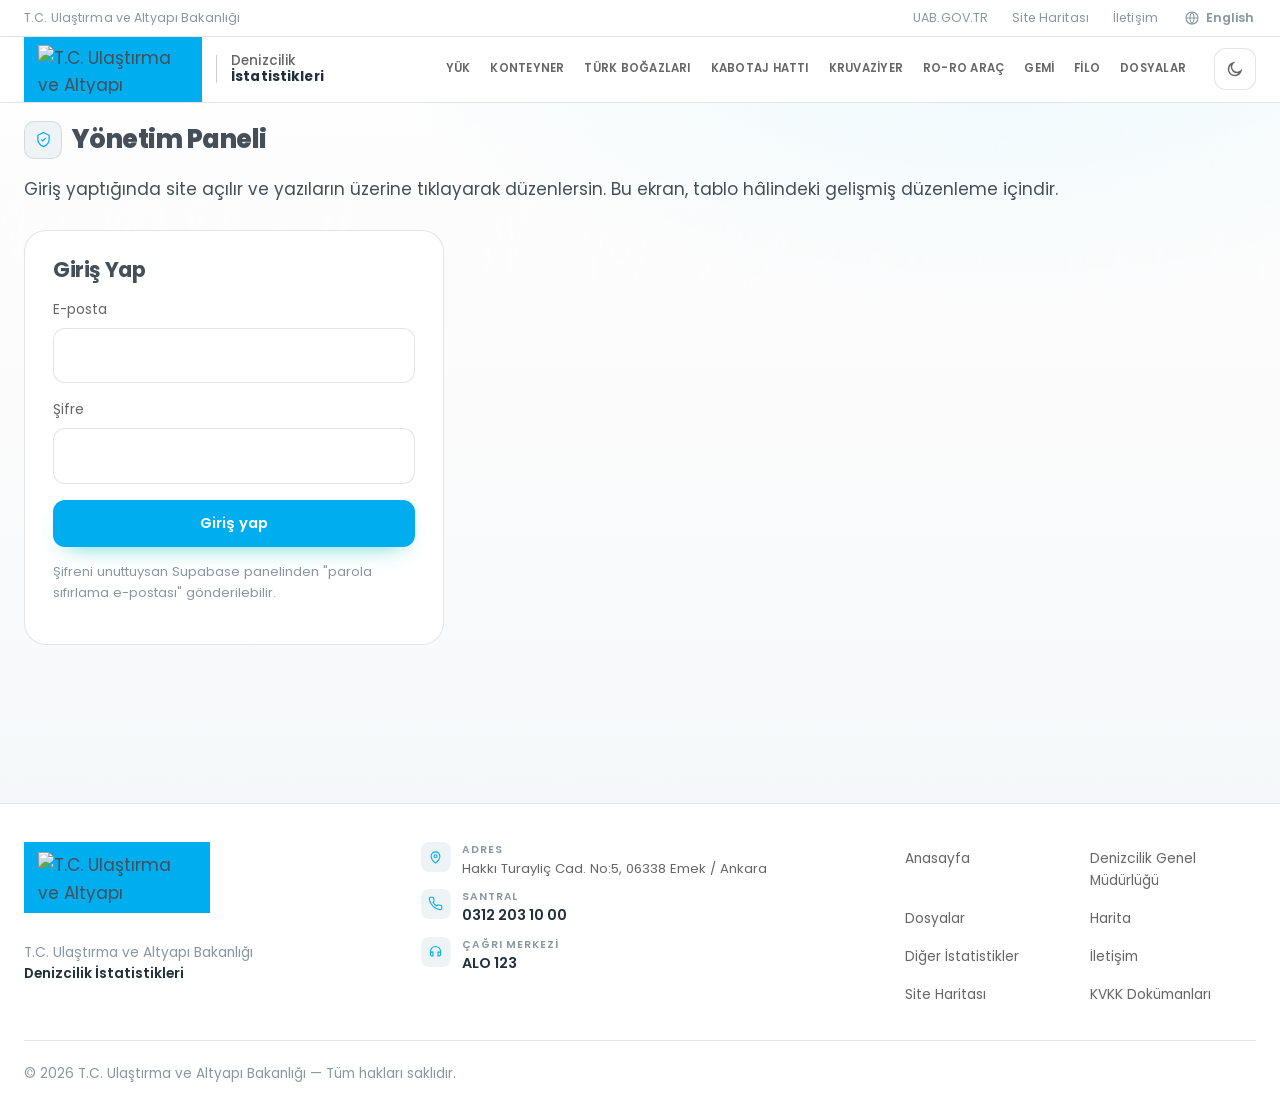
==== commit efba8c4c: "full month names everywhere: no abbreviations, fix axis & calendar sizing" ====
--- a/admin.html
+++ b/admin.html
@@ -9,8 +9,8 @@
 <link rel="preconnect" href="https://fonts.gstatic.com" crossorigin>
 <link href="https://fonts.googleapis.com/css2?family=Poppins:wght@300;400;500;600;700;800&display=swap" rel="stylesheet">
 <link rel="icon" href="favicon.ico" sizes="any">
-<link rel="stylesheet" href="assets/css/style.css?v=4">
-<link rel="stylesheet" href="assets/css/admin.css?v=4">
+<link rel="stylesheet" href="assets/css/style.css?v=11">
+<link rel="stylesheet" href="assets/css/admin.css?v=11">
 <script src="https://cdn.jsdelivr.net/npm/@supabase/supabase-js@2/dist/umd/supabase.js"></script>
 </head>
 <body>
@@ -67,9 +67,9 @@
   </div></section>
 </main>
 <div id="site-footer"></div>
-<script src="assets/js/i18n.js?v=4"></script>
-<script src="assets/js/logos-data.js?v=4"></script>
-<script src="assets/js/layout.js?v=4"></script>
-<script src="assets/js/admin.js?v=4"></script>
+<script src="assets/js/i18n.js?v=11"></script>
+<script src="assets/js/logos-data.js?v=11"></script>
+<script src="assets/js/layout.js?v=11"></script>
+<script src="assets/js/admin.js?v=11"></script>
 </body>
 </html>
--- a/assets/css/style.css
+++ b/assets/css/style.css
@@ -27,7 +27,7 @@
   --c-yuk: #00adef;
   --c-konteyner: #e0762f;
   --c-gemi: #2f6fc4;
-  --c-kruvaziyer: #d1497f;
+  --c-kruvaziyer: #C2710A;
   --c-roro: #2f9d62;
   --c-kabotaj: #0090c9;
   --c-bogaz: #7059ce;
@@ -86,7 +86,7 @@
   --c-yuk: #38bdf8;
   --c-konteyner: #f0954a;
   --c-gemi: #6a9ff0;
-  --c-kruvaziyer: #f272a8;
+  --c-kruvaziyer: #FBBF24;
   --c-roro: #52c98a;
   --c-kabotaj: #1ba7e8;
   --c-bogaz: #a08cf0;
@@ -129,6 +129,27 @@
   -webkit-font-smoothing: antialiased;
 }
 h1, h2, h3, h4 { font-family: var(--font-display); font-weight: 700; line-height: 1.08; letter-spacing: -0.02em; margin: 0; }
+
+/* ---- Title Case: tüm içerik metin öğeleri ---- */
+h1, h2, h3, h4, h5,
+.breadcrumb a, .breadcrumb span,
+.kpi-label, .kpi-sub, .kpi-go,
+.dq-sub, .dq-label, .dq-year, .dq-port,
+.filter-group > label,
+.arch-cat-title, .arch-year-label,
+.page-title h1, .page-hero h1,
+.dash-card h3, .dash-cards h3,
+.cat-archive h2, .cat-archive-title,
+.site-footer a, .footer-col-title,
+.filter-dd-item span,
+.btn-all, .btn-clear,
+.csub, .chart-tip b {
+  text-transform: capitalize;
+}
+/* SVG eksen / grafik metin etiketleri */
+.chart-holder .axis-label {
+  text-transform: capitalize;
+}
 a { color: inherit; text-decoration: none; }
 img, svg { display: block; max-width: 100%; }
 
@@ -645,6 +666,8 @@
 .dash-card .csub { color: var(--text-dim); font-size: 0.78rem; font-weight: 600; margin-top: 2px; }
 .dash-card .chart-holder { margin-top: 8px; flex: 1; display: flex; align-items: center; justify-content: center; min-height: 210px; max-height: 230px; }
 .dash-card .chart-holder svg { max-height: 210px; width: 100%; }
+.dash-card.tall .chart-holder { min-height: 400px; max-height: 480px; }
+.dash-card.tall .chart-holder svg { max-height: 480px; width: 100%; }
 .cat-dash .insight { margin-top: 16px; }
 
 /* Alt arşiv */
@@ -969,6 +992,27 @@
   background: var(--bg-alt); border: 1px solid var(--border); color: var(--text); cursor: pointer;
 }
 .filter-select:focus { outline: none; border-color: var(--accent); }
+/* Ay takvimi (otel rezervasyonu tarzı aralık seçici — kruvaziyer) */
+.range-cal { max-height: none; gap: 10px; }
+.rc-head { display: flex; align-items: center; justify-content: space-between; }
+.rc-year { font-weight: 800; font-size: 0.92rem; color: var(--white); }
+.rc-nav {
+  width: 26px; height: 26px; border-radius: 7px; line-height: 1; font-size: 1rem; font-weight: 700;
+  background: var(--surface-2); border: 1px solid var(--border); color: var(--text); cursor: pointer;
+}
+.rc-nav:hover:not([disabled]) { border-color: var(--accent); color: var(--white); }
+.rc-nav[disabled] { opacity: 0.35; cursor: default; }
+.rc-grid { display: grid; grid-template-columns: repeat(3, 1fr); gap: 4px; }
+.rc-cell {
+  padding: 6px 2px; border-radius: 7px; font-size: 0.68rem; font-weight: 700;
+  background: var(--surface-2); border: 1px solid transparent; color: var(--text-soft);
+  cursor: pointer; transition: 0.15s; overflow: hidden; text-overflow: ellipsis; white-space: nowrap;
+}
+.rc-cell:hover:not([disabled]) { border-color: var(--accent); color: var(--white); }
+.rc-cell[disabled] { opacity: 0.28; cursor: default; }
+.rc-cell.in { background: color-mix(in srgb, var(--accent) 22%, transparent); color: var(--white); }
+.rc-cell.on { background: var(--accent); color: #fff; }
+.rc-hint { margin: 0; font-size: 0.72rem; color: var(--text-dim); text-align: center; }
 .filter-group label { display: flex; align-items: center; justify-content: space-between; gap: 8px; }
 .filter-actions { display: inline-flex; gap: 6px; }
 .filter-actions button {
@@ -1048,8 +1092,8 @@
 .dq-ic, .ds-ic { width: 28px; height: 28px; border-radius: 8px; display: grid; place-items: center; color: var(--kc); background: color-mix(in srgb, var(--kc) 12%, transparent); }
 .dq-ic svg, .ds-ic svg { width: 15px; height: 15px; }
 .dq-year, .ds-year {
-  font-size: 0.74rem; font-weight: 800; color: var(--text-dim); background: var(--surface-2);
-  border: 1px solid var(--border); padding: 2px 7px; border-radius: 6px; letter-spacing: 0.02em;
+  font-size: 0.74rem; font-weight: 800; color: var(--text-dim);
+  letter-spacing: 0.02em;
 }
 .dq-num, .ds-num {
   font-family: var(--font-display); font-weight: 800; font-size: clamp(1.5rem, 2.1vw, 2.05rem);
